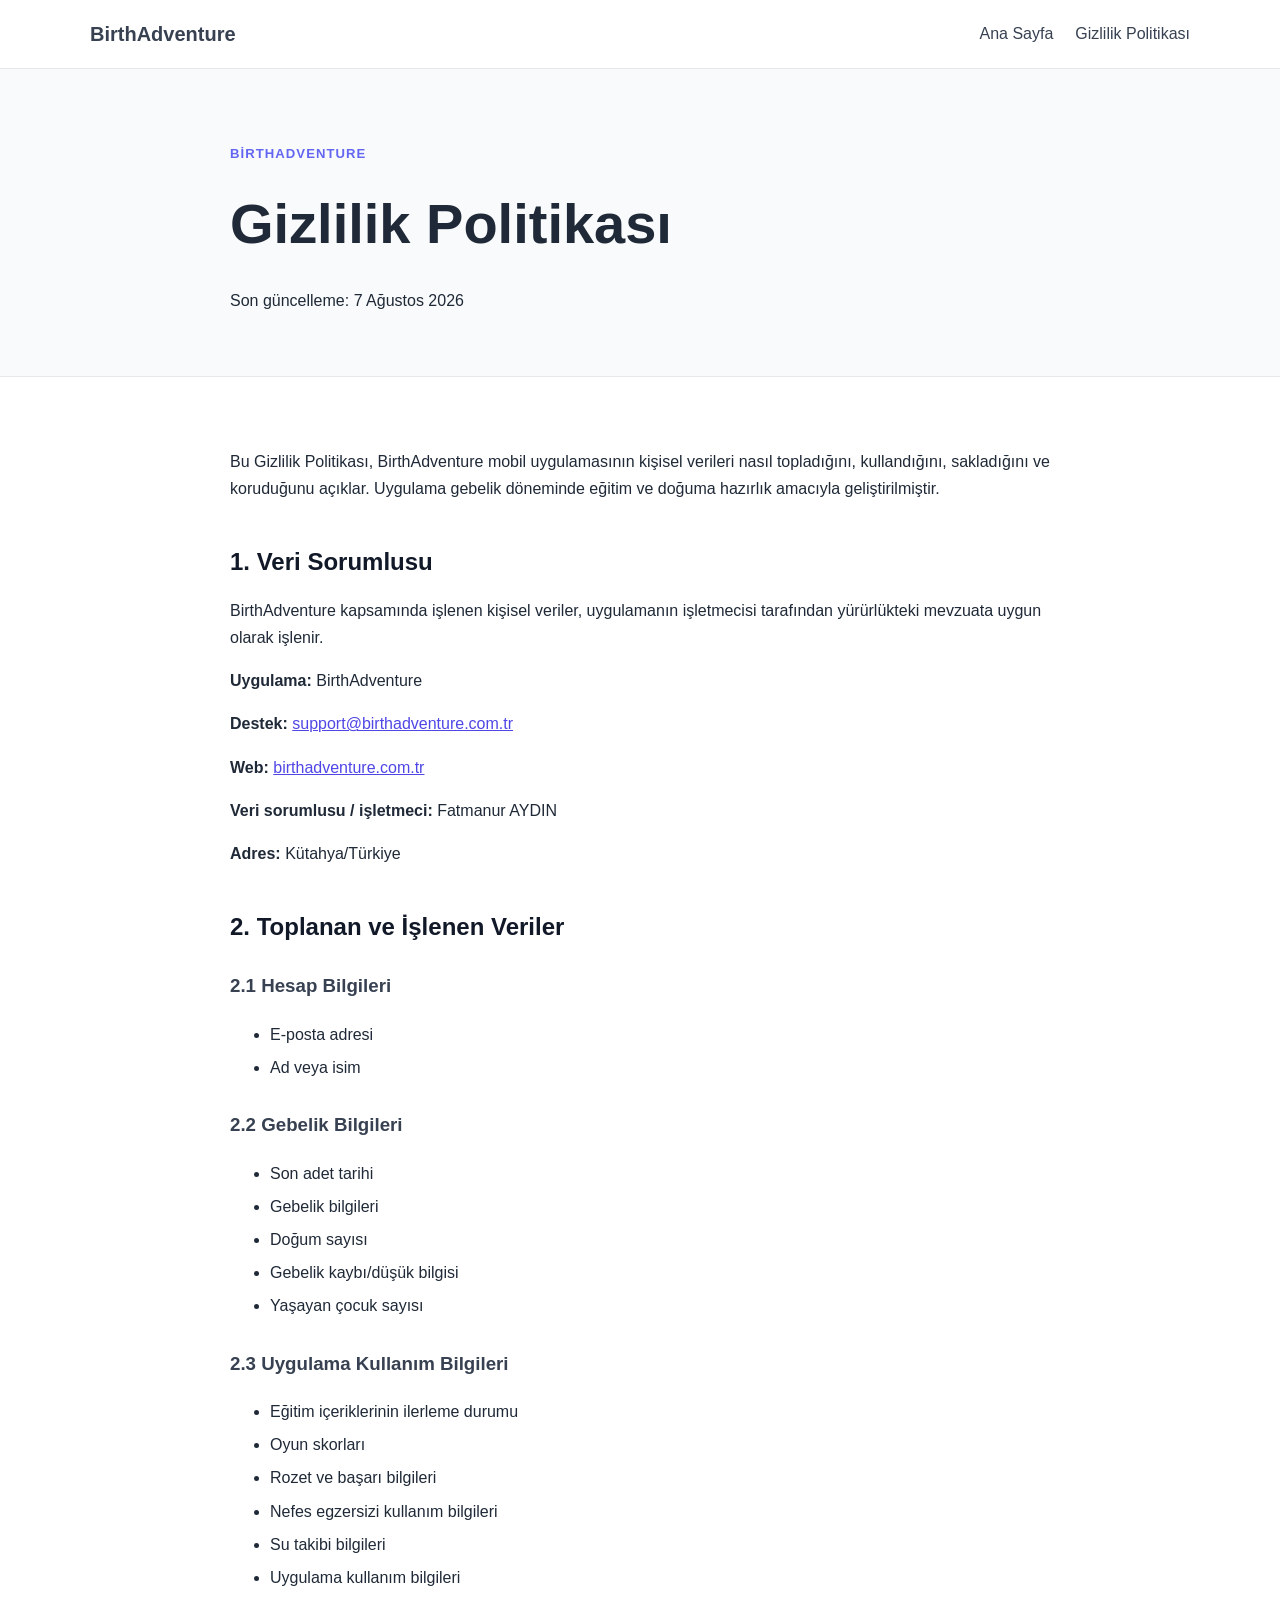
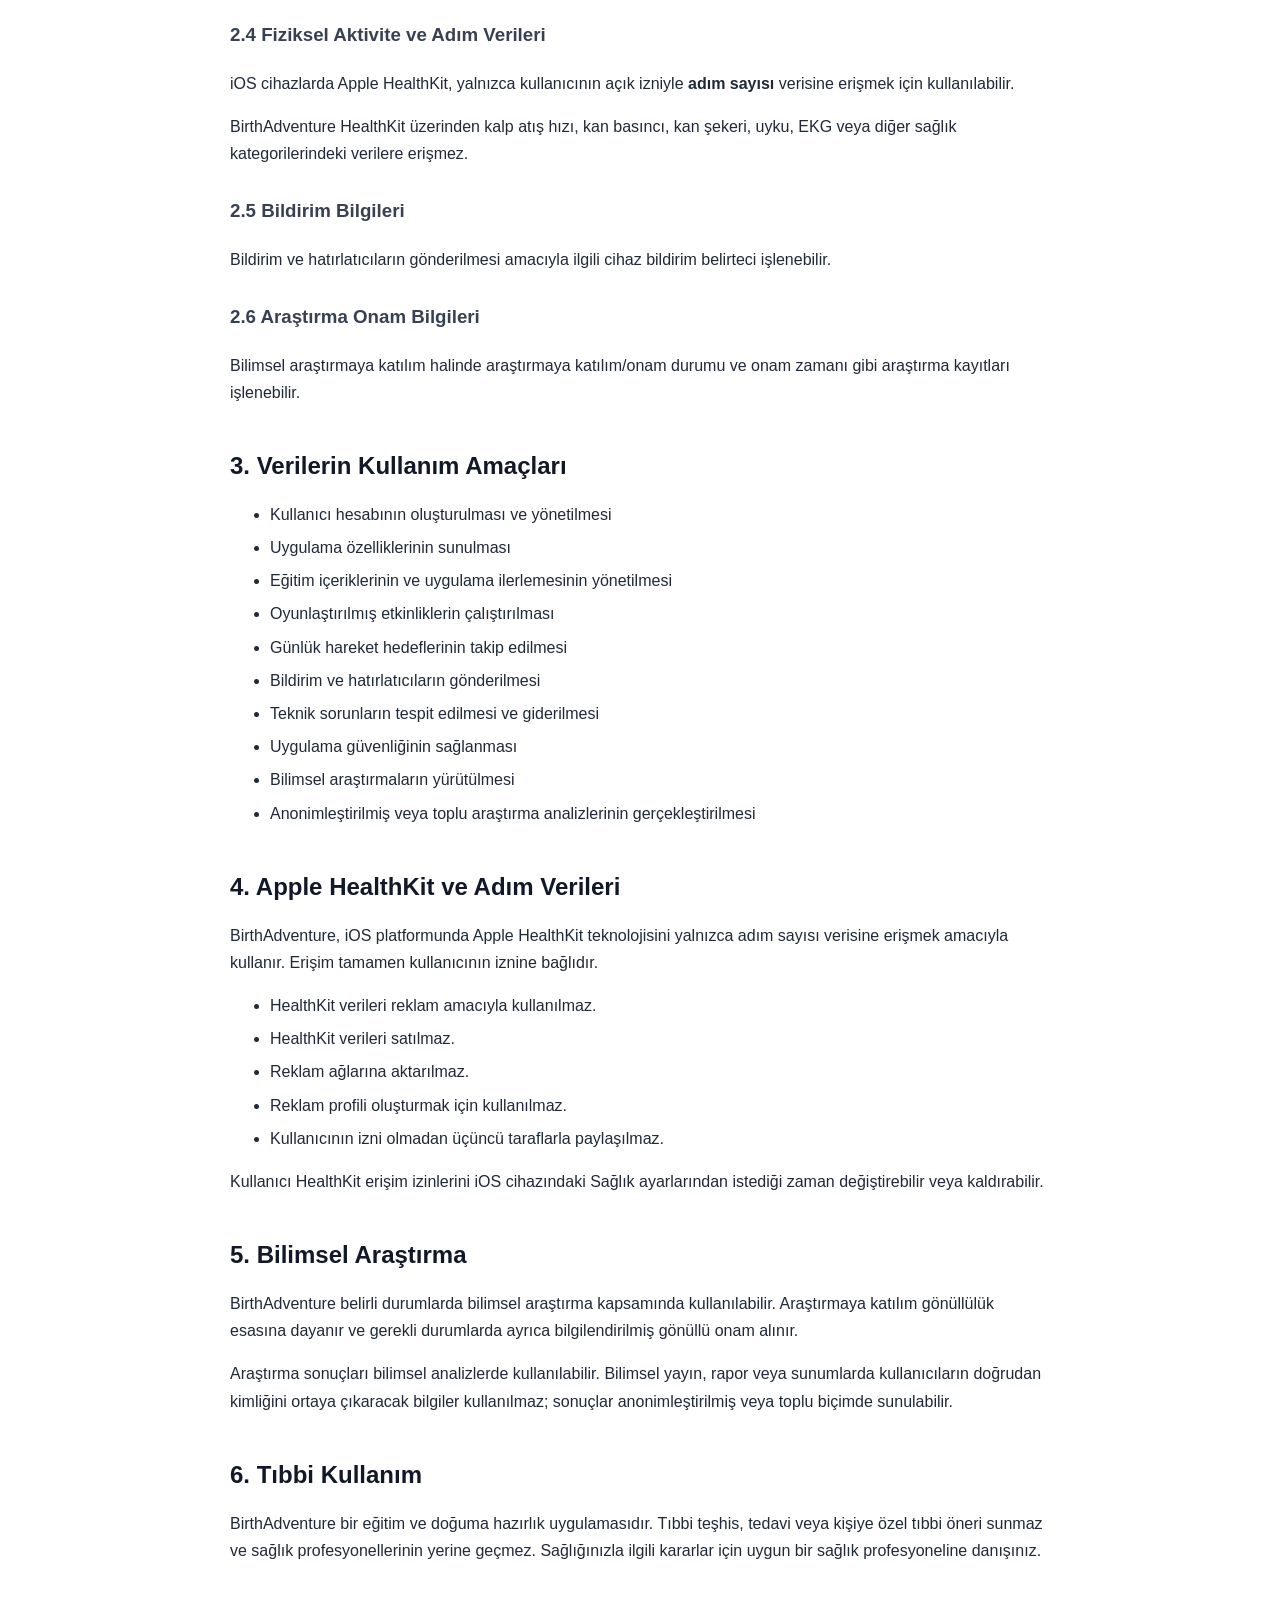
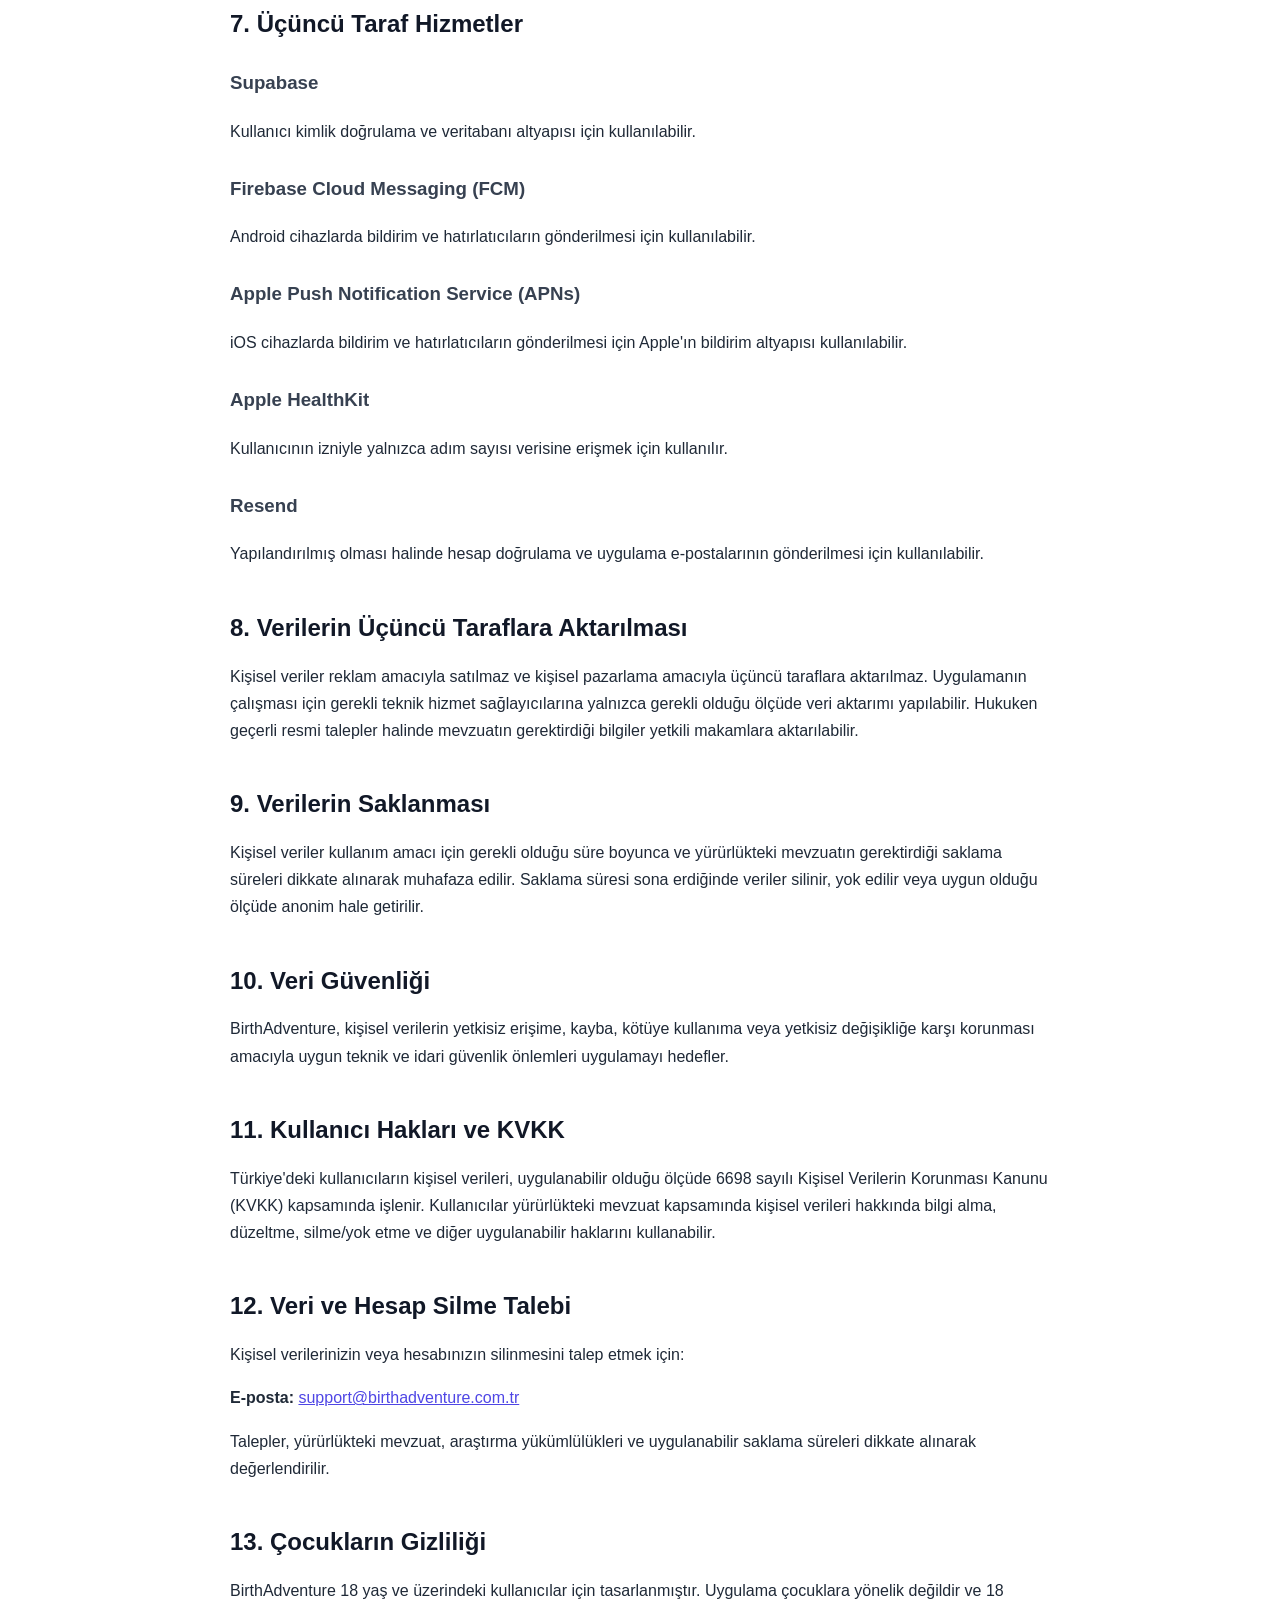
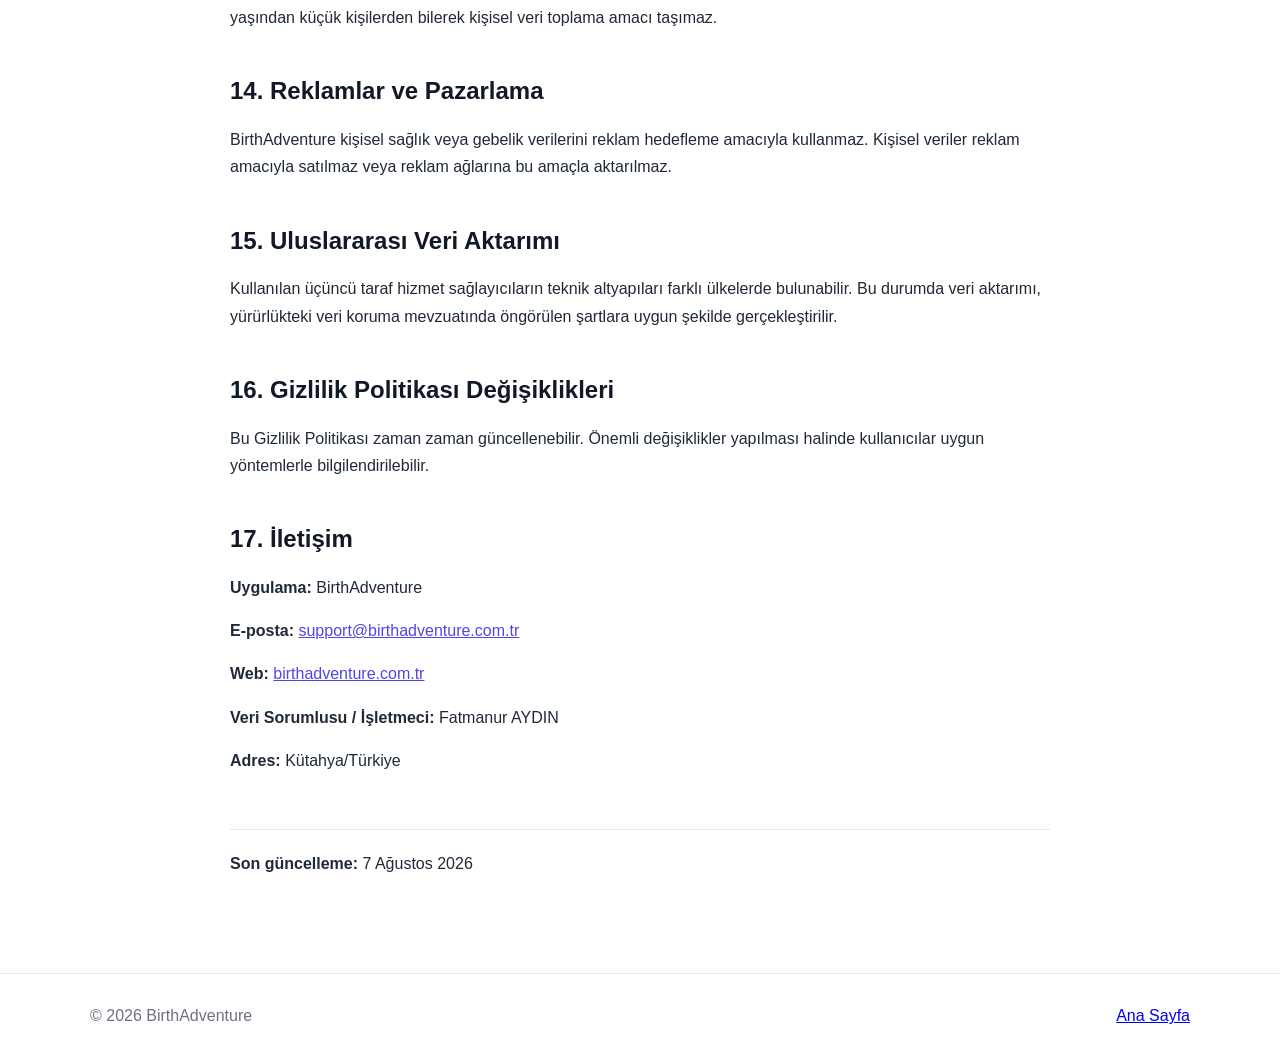
==== privacy.html @ 631ff5df "Create privacy.html" ====
<!DOCTYPE html>
<html lang="tr">
<head>
  <meta charset="UTF-8">
  <meta name="viewport" content="width=device-width, initial-scale=1.0">
  <title>Gizlilik Politikası | BirthAdventure</title>
  <meta name="description" content="BirthAdventure gizlilik politikası ve kişisel verilerin işlenmesine ilişkin bilgiler.">
  <link rel="stylesheet" href="style.css">
</head>
<body>
<header class="site-header">
  <div class="container nav">
    <a class="brand" href="index.html">BirthAdventure</a>
    <nav>
      <a href="index.html">Ana Sayfa</a>
      <a href="privacy.html">Gizlilik Politikası</a>
    </nav>
  </div>
</header>

<main>
  <section class="page-header">
    <div class="container narrow">
      <span class="eyebrow">BirthAdventure</span>
      <h1>Gizlilik Politikası</h1>
      <p>Son güncelleme: 7 Ağustos 2026</p>
    </div>
  </section>

  <article class="legal container narrow">
    <p>
      Bu Gizlilik Politikası, BirthAdventure mobil uygulamasının kişisel verileri
      nasıl topladığını, kullandığını, sakladığını ve koruduğunu açıklar.
      Uygulama gebelik döneminde eğitim ve doğuma hazırlık amacıyla geliştirilmiştir.
    </p>

    <h2>1. Veri Sorumlusu</h2>
    <p>
      BirthAdventure kapsamında işlenen kişisel veriler, uygulamanın işletmecisi
      tarafından yürürlükteki mevzuata uygun olarak işlenir.
    </p>
    <p><strong>Uygulama:</strong> BirthAdventure</p>
    <p><strong>Destek:</strong> <a href="mailto:support@birthadventure.com.tr">support@birthadventure.com.tr</a></p>
    <p><strong>Web:</strong> <a href="https://birthadventure.com.tr">birthadventure.com.tr</a></p>
    <p><strong>Veri sorumlusu / işletmeci:</strong> Fatmanur AYDIN</p>
    <p><strong>Adres:</strong> Kütahya/Türkiye</p>

    <h2>2. Toplanan ve İşlenen Veriler</h2>

    <h3>2.1 Hesap Bilgileri</h3>
    <ul>
      <li>E-posta adresi</li>
      <li>Ad veya isim</li>
    </ul>

    <h3>2.2 Gebelik Bilgileri</h3>
    <ul>
      <li>Son adet tarihi</li>
      <li>Gebelik bilgileri</li>
      <li>Doğum sayısı</li>
      <li>Gebelik kaybı/düşük bilgisi</li>
      <li>Yaşayan çocuk sayısı</li>
    </ul>

    <h3>2.3 Uygulama Kullanım Bilgileri</h3>
    <ul>
      <li>Eğitim içeriklerinin ilerleme durumu</li>
      <li>Oyun skorları</li>
      <li>Rozet ve başarı bilgileri</li>
      <li>Nefes egzersizi kullanım bilgileri</li>
      <li>Su takibi bilgileri</li>
      <li>Uygulama kullanım bilgileri</li>
    </ul>

    <h3>2.4 Fiziksel Aktivite ve Adım Verileri</h3>
    <p>
      iOS cihazlarda Apple HealthKit, yalnızca kullanıcının açık izniyle
      <strong>adım sayısı</strong> verisine erişmek için kullanılabilir.
    </p>
    <p>
      BirthAdventure HealthKit üzerinden kalp atış hızı, kan basıncı, kan şekeri,
      uyku, EKG veya diğer sağlık kategorilerindeki verilere erişmez.
    </p>

    <h3>2.5 Bildirim Bilgileri</h3>
    <p>
      Bildirim ve hatırlatıcıların gönderilmesi amacıyla ilgili cihaz bildirim
      belirteci işlenebilir.
    </p>

    <h3>2.6 Araştırma Onam Bilgileri</h3>
    <p>
      Bilimsel araştırmaya katılım halinde araştırmaya katılım/onam durumu ve
      onam zamanı gibi araştırma kayıtları işlenebilir.
    </p>

    <h2>3. Verilerin Kullanım Amaçları</h2>
    <ul>
      <li>Kullanıcı hesabının oluşturulması ve yönetilmesi</li>
      <li>Uygulama özelliklerinin sunulması</li>
      <li>Eğitim içeriklerinin ve uygulama ilerlemesinin yönetilmesi</li>
      <li>Oyunlaştırılmış etkinliklerin çalıştırılması</li>
      <li>Günlük hareket hedeflerinin takip edilmesi</li>
      <li>Bildirim ve hatırlatıcıların gönderilmesi</li>
      <li>Teknik sorunların tespit edilmesi ve giderilmesi</li>
      <li>Uygulama güvenliğinin sağlanması</li>
      <li>Bilimsel araştırmaların yürütülmesi</li>
      <li>Anonimleştirilmiş veya toplu araştırma analizlerinin gerçekleştirilmesi</li>
    </ul>

    <h2>4. Apple HealthKit ve Adım Verileri</h2>
    <p>
      BirthAdventure, iOS platformunda Apple HealthKit teknolojisini yalnızca
      adım sayısı verisine erişmek amacıyla kullanır. Erişim tamamen kullanıcının
      iznine bağlıdır.
    </p>
    <ul>
      <li>HealthKit verileri reklam amacıyla kullanılmaz.</li>
      <li>HealthKit verileri satılmaz.</li>
      <li>Reklam ağlarına aktarılmaz.</li>
      <li>Reklam profili oluşturmak için kullanılmaz.</li>
      <li>Kullanıcının izni olmadan üçüncü taraflarla paylaşılmaz.</li>
    </ul>
    <p>
      Kullanıcı HealthKit erişim izinlerini iOS cihazındaki Sağlık ayarlarından
      istediği zaman değiştirebilir veya kaldırabilir.
    </p>

    <h2>5. Bilimsel Araştırma</h2>
    <p>
      BirthAdventure belirli durumlarda bilimsel araştırma kapsamında kullanılabilir.
      Araştırmaya katılım gönüllülük esasına dayanır ve gerekli durumlarda ayrıca
      bilgilendirilmiş gönüllü onam alınır.
    </p>
    <p>
      Araştırma sonuçları bilimsel analizlerde kullanılabilir. Bilimsel yayın,
      rapor veya sunumlarda kullanıcıların doğrudan kimliğini ortaya çıkaracak
      bilgiler kullanılmaz; sonuçlar anonimleştirilmiş veya toplu biçimde sunulabilir.
    </p>

    <h2>6. Tıbbi Kullanım</h2>
    <p>
      BirthAdventure bir eğitim ve doğuma hazırlık uygulamasıdır. Tıbbi teşhis,
      tedavi veya kişiye özel tıbbi öneri sunmaz ve sağlık profesyonellerinin
      yerine geçmez. Sağlığınızla ilgili kararlar için uygun bir sağlık
      profesyoneline danışınız.
    </p>

    <h2>7. Üçüncü Taraf Hizmetler</h2>
    <h3>Supabase</h3>
    <p>Kullanıcı kimlik doğrulama ve veritabanı altyapısı için kullanılabilir.</p>
    <h3>Firebase Cloud Messaging (FCM)</h3>
    <p>Android cihazlarda bildirim ve hatırlatıcıların gönderilmesi için kullanılabilir.</p>
    <h3>Apple Push Notification Service (APNs)</h3>
    <p>iOS cihazlarda bildirim ve hatırlatıcıların gönderilmesi için Apple'ın bildirim altyapısı kullanılabilir.</p>
    <h3>Apple HealthKit</h3>
    <p>Kullanıcının izniyle yalnızca adım sayısı verisine erişmek için kullanılır.</p>
    <h3>Resend</h3>
    <p>Yapılandırılmış olması halinde hesap doğrulama ve uygulama e-postalarının gönderilmesi için kullanılabilir.</p>

    <h2>8. Verilerin Üçüncü Taraflara Aktarılması</h2>
    <p>
      Kişisel veriler reklam amacıyla satılmaz ve kişisel pazarlama amacıyla üçüncü
      taraflara aktarılmaz. Uygulamanın çalışması için gerekli teknik hizmet
      sağlayıcılarına yalnızca gerekli olduğu ölçüde veri aktarımı yapılabilir.
      Hukuken geçerli resmi talepler halinde mevzuatın gerektirdiği bilgiler yetkili
      makamlara aktarılabilir.
    </p>

    <h2>9. Verilerin Saklanması</h2>
    <p>
      Kişisel veriler kullanım amacı için gerekli olduğu süre boyunca ve yürürlükteki
      mevzuatın gerektirdiği saklama süreleri dikkate alınarak muhafaza edilir.
      Saklama süresi sona erdiğinde veriler silinir, yok edilir veya uygun olduğu
      ölçüde anonim hale getirilir.
    </p>

    <h2>10. Veri Güvenliği</h2>
    <p>
      BirthAdventure, kişisel verilerin yetkisiz erişime, kayba, kötüye kullanıma
      veya yetkisiz değişikliğe karşı korunması amacıyla uygun teknik ve idari
      güvenlik önlemleri uygulamayı hedefler.
    </p>

    <h2>11. Kullanıcı Hakları ve KVKK</h2>
    <p>
      Türkiye'deki kullanıcıların kişisel verileri, uygulanabilir olduğu ölçüde
      6698 sayılı Kişisel Verilerin Korunması Kanunu (KVKK) kapsamında işlenir.
      Kullanıcılar yürürlükteki mevzuat kapsamında kişisel verileri hakkında bilgi
      alma, düzeltme, silme/yok etme ve diğer uygulanabilir haklarını kullanabilir.
    </p>

    <h2>12. Veri ve Hesap Silme Talebi</h2>
    <p>
      Kişisel verilerinizin veya hesabınızın silinmesini talep etmek için:
    </p>
    <p><strong>E-posta:</strong> <a href="mailto:support@birthadventure.com.tr">support@birthadventure.com.tr</a></p>
    <p>
      Talepler, yürürlükteki mevzuat, araştırma yükümlülükleri ve uygulanabilir
      saklama süreleri dikkate alınarak değerlendirilir.
    </p>

    <h2>13. Çocukların Gizliliği</h2>
    <p>
      BirthAdventure 18 yaş ve üzerindeki kullanıcılar için tasarlanmıştır.
      Uygulama çocuklara yönelik değildir ve 18 yaşından küçük kişilerden bilerek
      kişisel veri toplama amacı taşımaz.
    </p>

    <h2>14. Reklamlar ve Pazarlama</h2>
    <p>
      BirthAdventure kişisel sağlık veya gebelik verilerini reklam hedefleme amacıyla
      kullanmaz. Kişisel veriler reklam amacıyla satılmaz veya reklam ağlarına bu
      amaçla aktarılmaz.
    </p>

    <h2>15. Uluslararası Veri Aktarımı</h2>
    <p>
      Kullanılan üçüncü taraf hizmet sağlayıcıların teknik altyapıları farklı
      ülkelerde bulunabilir. Bu durumda veri aktarımı, yürürlükteki veri koruma
      mevzuatında öngörülen şartlara uygun şekilde gerçekleştirilir.
    </p>

    <h2>16. Gizlilik Politikası Değişiklikleri</h2>
    <p>
      Bu Gizlilik Politikası zaman zaman güncellenebilir. Önemli değişiklikler
      yapılması halinde kullanıcılar uygun yöntemlerle bilgilendirilebilir.
    </p>

    <h2>17. İletişim</h2>
    <p><strong>Uygulama:</strong> BirthAdventure</p>
    <p><strong>E-posta:</strong> <a href="mailto:support@birthadventure.com.tr">support@birthadventure.com.tr</a></p>
    <p><strong>Web:</strong> <a href="https://birthadventure.com.tr">birthadventure.com.tr</a></p>
    <p><strong>Veri Sorumlusu / İşletmeci:</strong> Fatmanur AYDIN</p>
    <p><strong>Adres:</strong> Kütahya/Türkiye</p>

    <p class="updated"><strong>Son güncelleme:</strong> 7 Ağustos 2026</p>
  </article>
</main>

<footer class="footer">
  <div class="container footer-inner">
    <span>© 2026 BirthAdventure</span>
    <a href="index.html">Ana Sayfa</a>
  </div>
</footer>
</body>
</html>
---- style.css ----
*{box-sizing:border-box}html{scroll-behavior:smooth}body{margin:0;font-family:-apple-system,BlinkMacSystemFont,"Segoe UI",Roboto,Arial,sans-serif;color:#1f2937;background:#fff;line-height:1.7}.container{width:min(1100px,92%);margin:auto}.narrow{max-width:820px}.site-header{position:sticky;top:0;background:rgba(255,255,255,.96);border-bottom:1px solid #e5e7eb;z-index:10}.nav{min-height:68px;display:flex;align-items:center;justify-content:space-between;gap:24px}.brand{font-size:1.25rem;font-weight:800;color:#111827;text-decoration:none}.nav nav{display:flex;gap:22px}.nav a{color:#374151;text-decoration:none}.nav a:hover{color:#111827}.hero{padding:110px 0 95px;background:linear-gradient(135deg,#f5f3ff,#eff6ff)}.eyebrow{font-size:.82rem;font-weight:700;letter-spacing:.08em;text-transform:uppercase;color:#6366f1}.hero h1{font-size:clamp(2.8rem,7vw,5rem);line-height:1.05;margin:14px 0}.lead{font-size:1.2rem;max-width:760px;color:#4b5563}.actions{margin-top:30px}.button{display:inline-block;background:#111827;color:#fff;text-decoration:none;padding:12px 20px;border-radius:10px;font-weight:700}.section{padding:75px 0}.section h2,.legal h2{color:#111827;line-height:1.25}.cards{display:grid;grid-template-columns:repeat(3,1fr);gap:18px;margin-top:30px}.card{padding:25px;border:1px solid #e5e7eb;border-radius:16px;background:#fff;box-shadow:0 6px 22px rgba(17,24,39,.05)}.card h3{margin-top:0;color:#111827}.muted{background:#f9fafb}.notice{padding:28px;border-left:4px solid #6366f1;background:#f5f3ff;border-radius:10px}.page-header{padding:70px 0 45px;background:#f9fafb;border-bottom:1px solid #e5e7eb}.page-header h1{font-size:clamp(2.2rem,5vw,3.5rem);margin:10px 0}.legal{padding:55px 0 80px}.legal h2{margin-top:45px}.legal h3{margin-top:28px;color:#374151}.legal li{margin:6px 0}.legal a,.section a{color:#4f46e5}.updated{margin-top:55px;padding-top:20px;border-top:1px solid #e5e7eb}.footer{border-top:1px solid #e5e7eb;padding:28px 0;color:#6b7280}.footer-inner{display:flex;justify-content:space-between;align-items:center}@media(max-width:768px){.nav{min-height:auto;flex-direction:column;align-items:flex-start;gap:16px}.nav nav{flex-direction:column;gap:12px}.cards{grid-template-columns:1fr}.hero{padding:70px 0 60px}.section{padding:50px 0}.page-header{padding:50px 0 30px}}
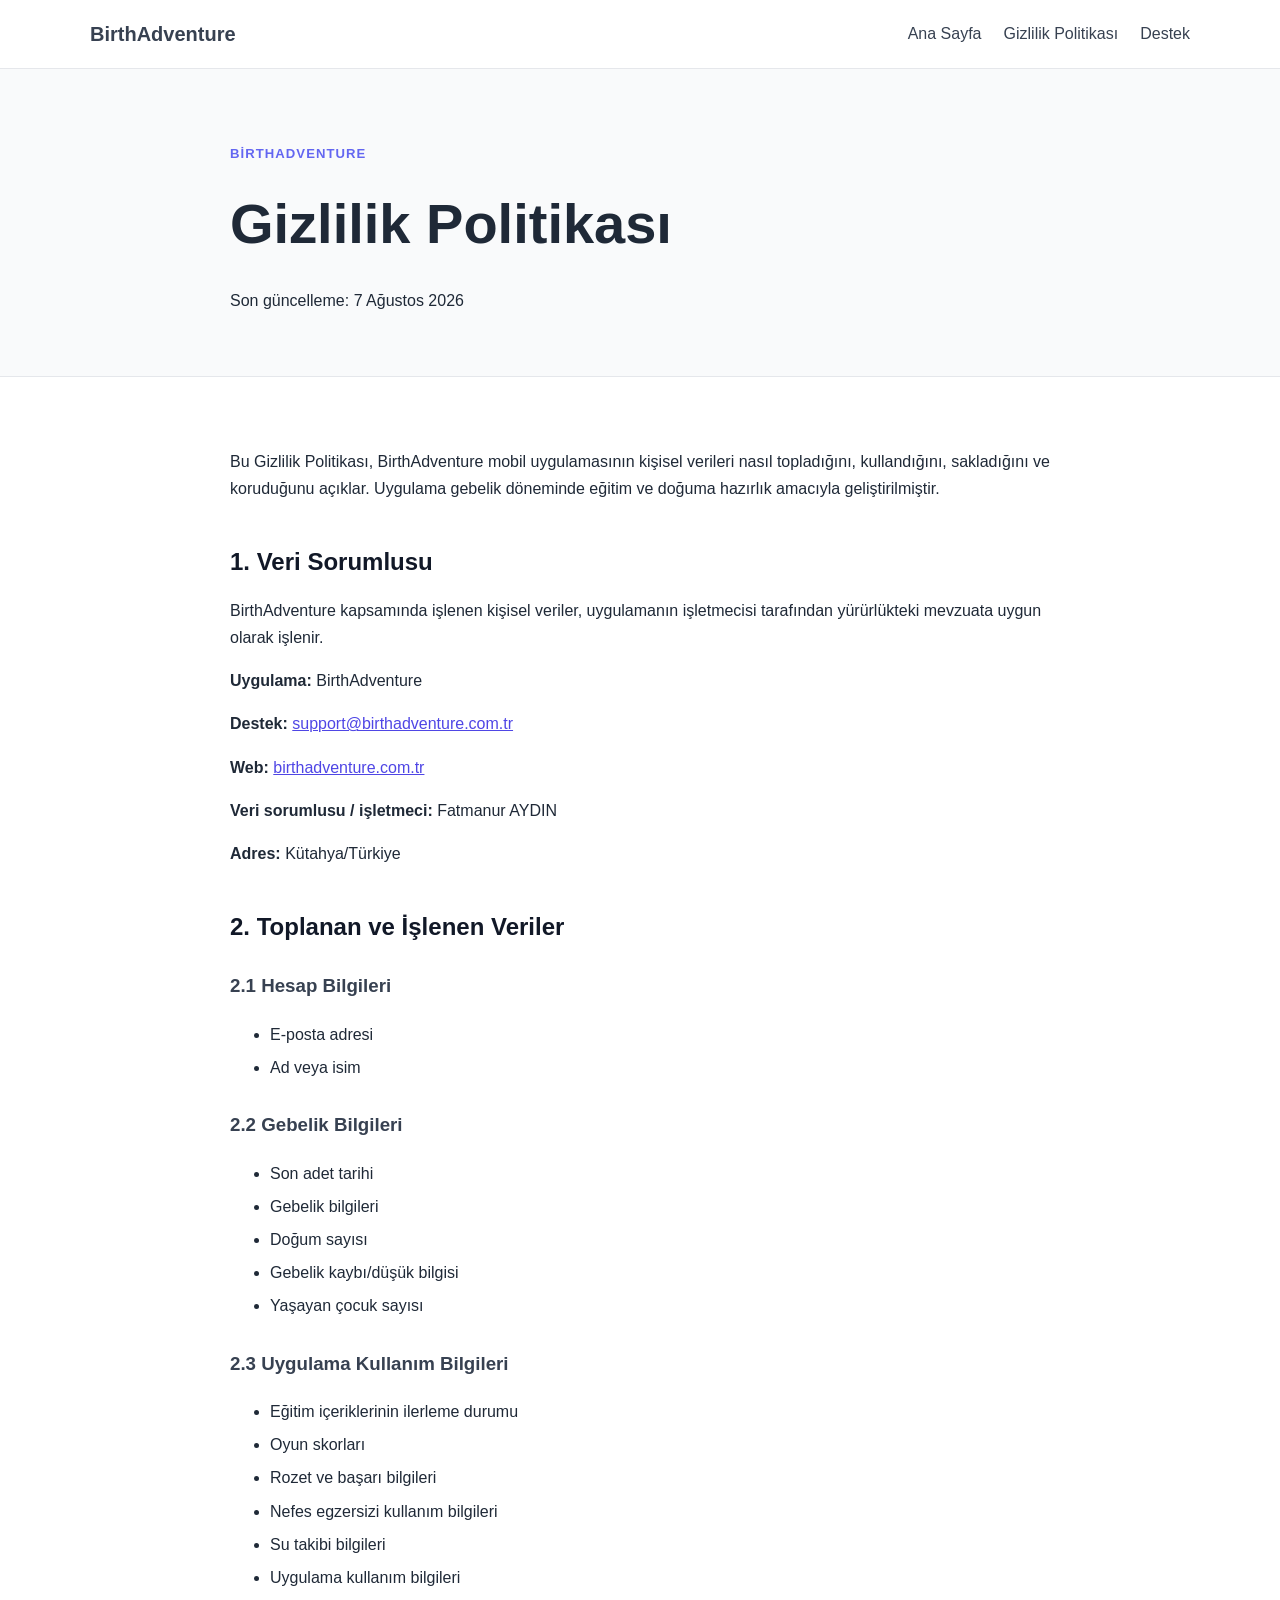
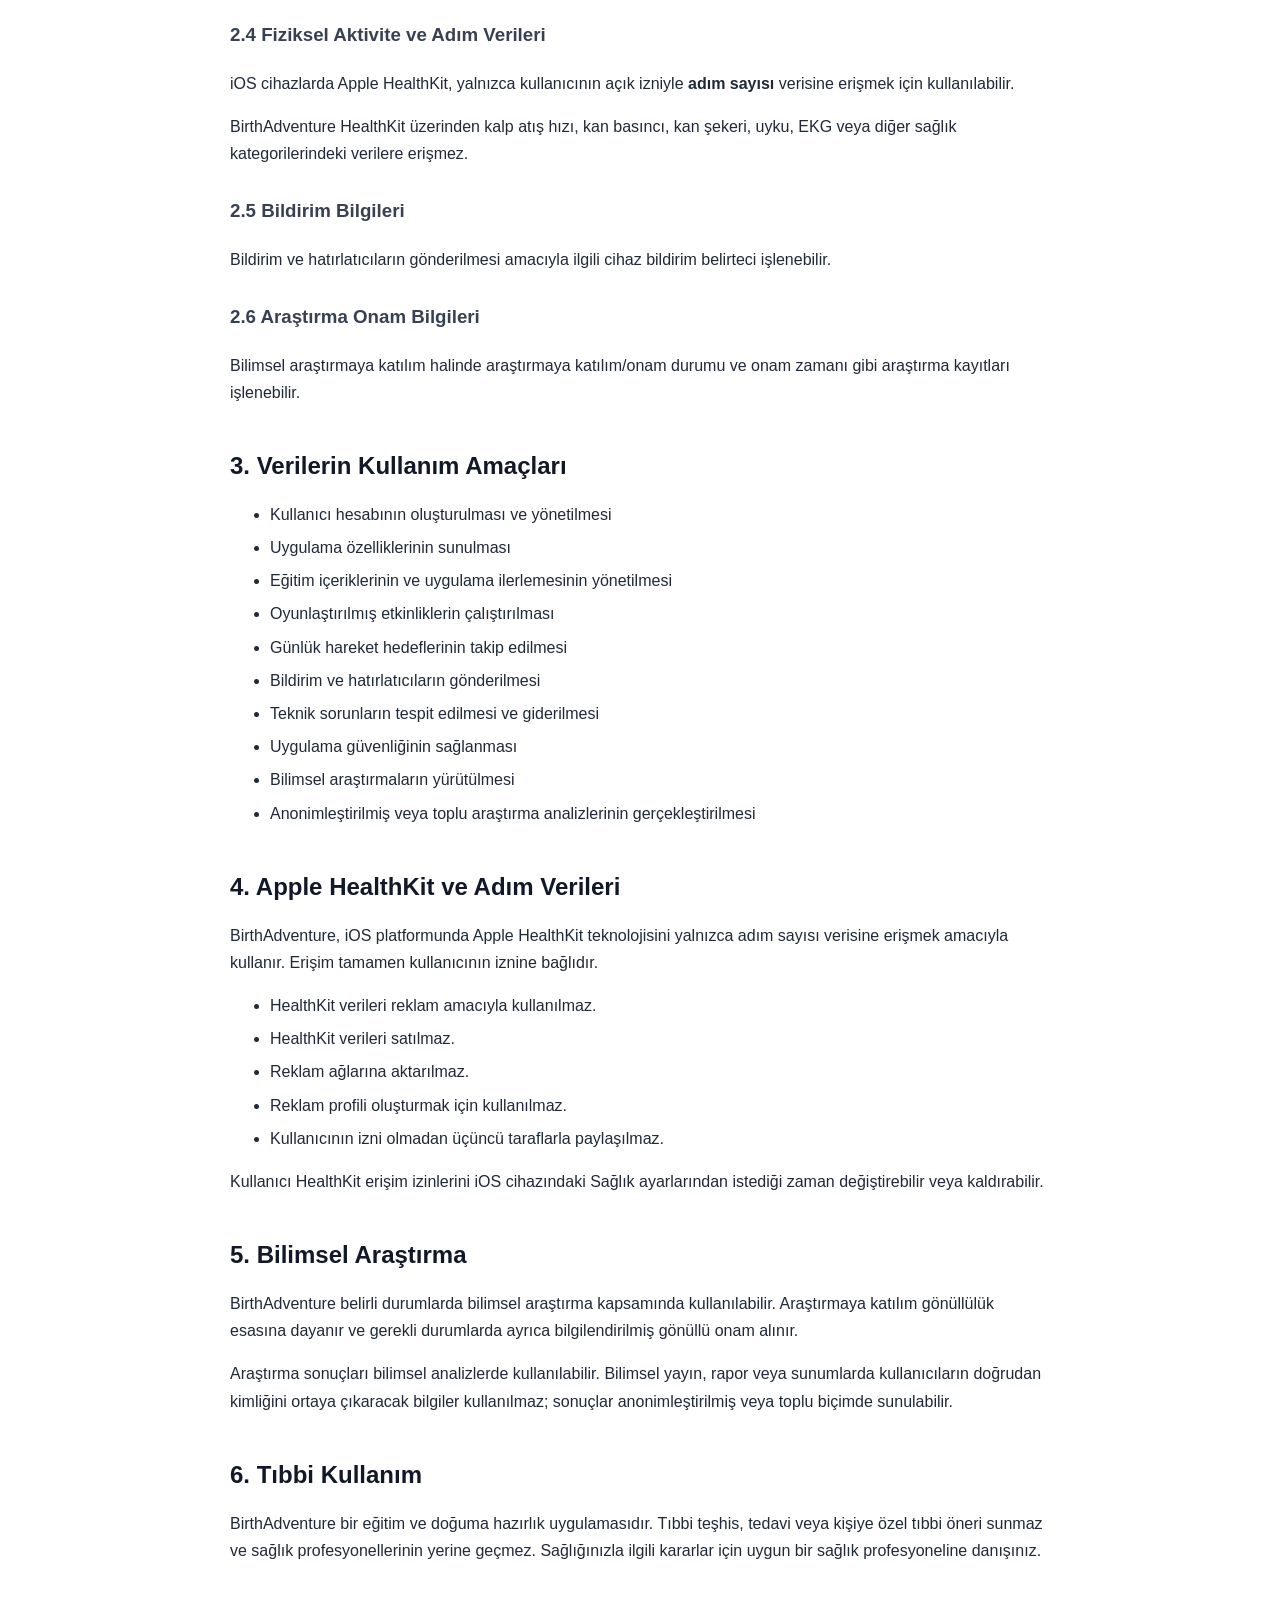
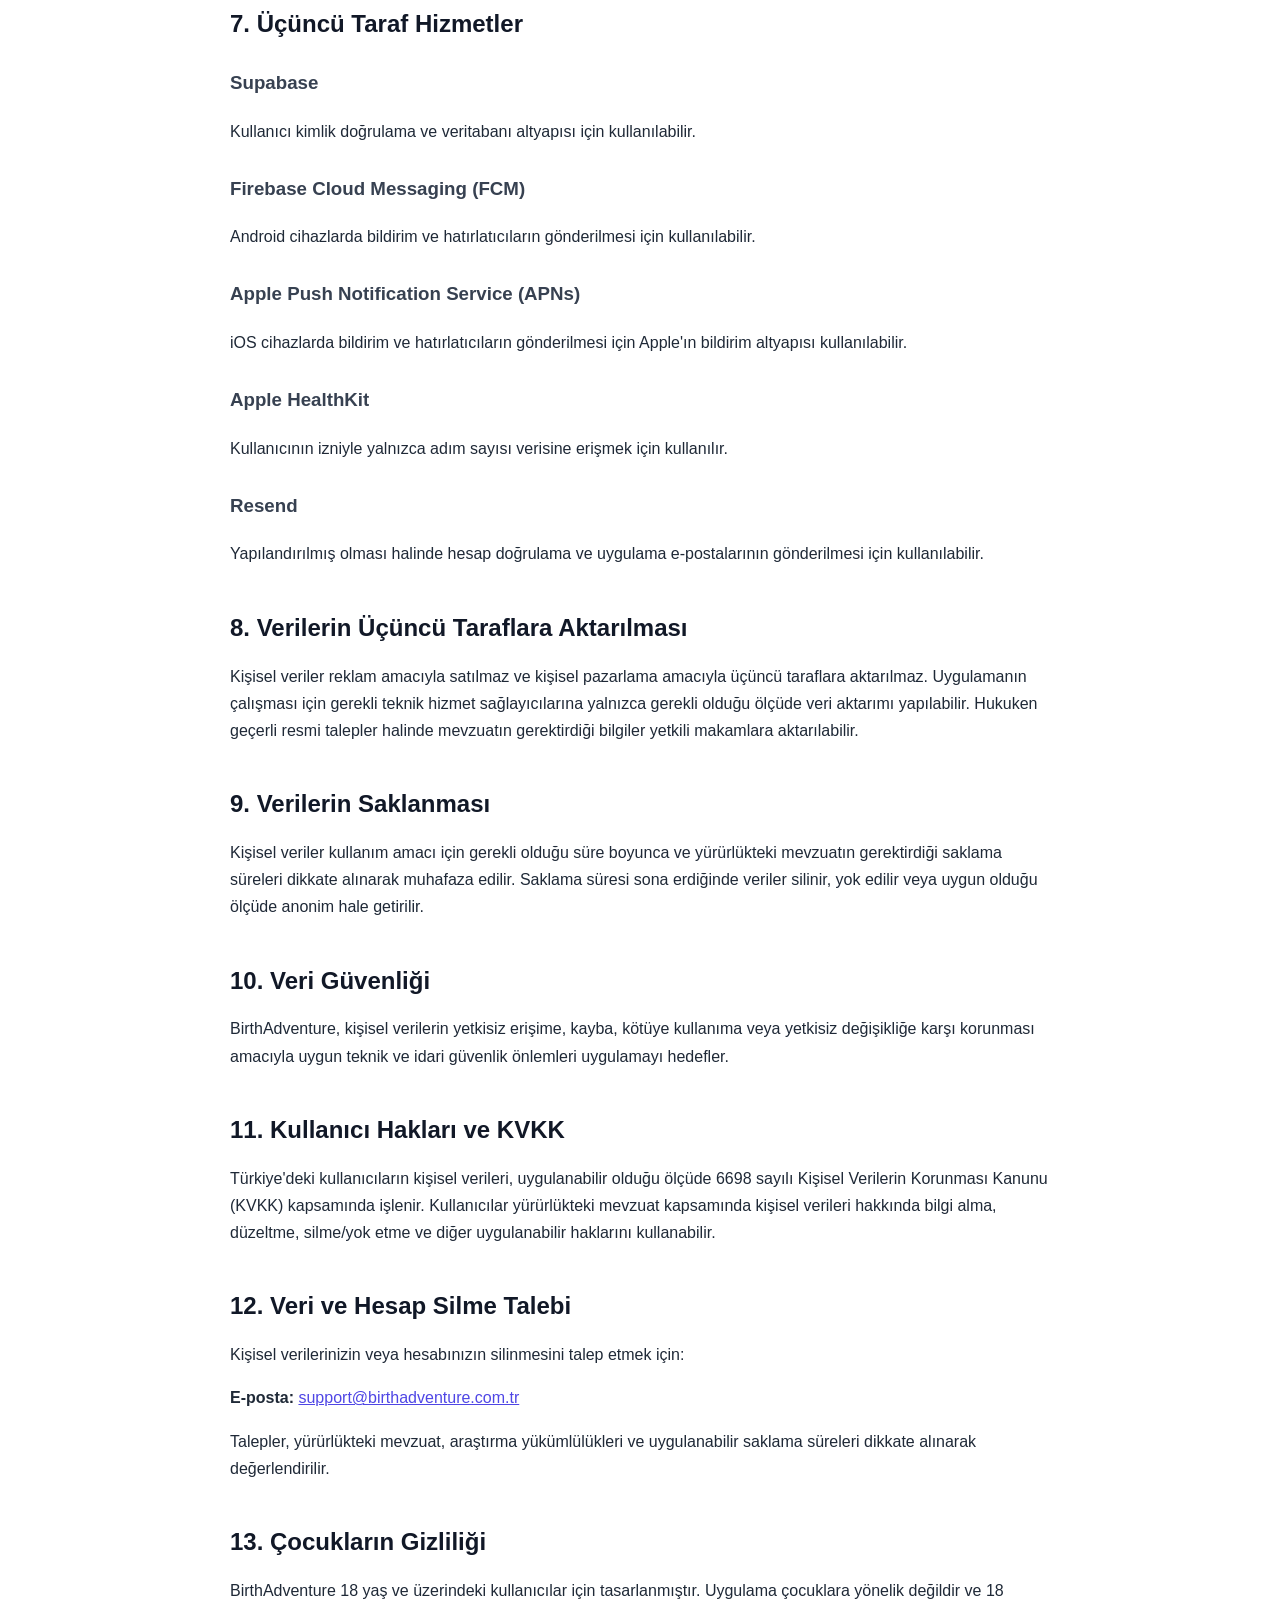
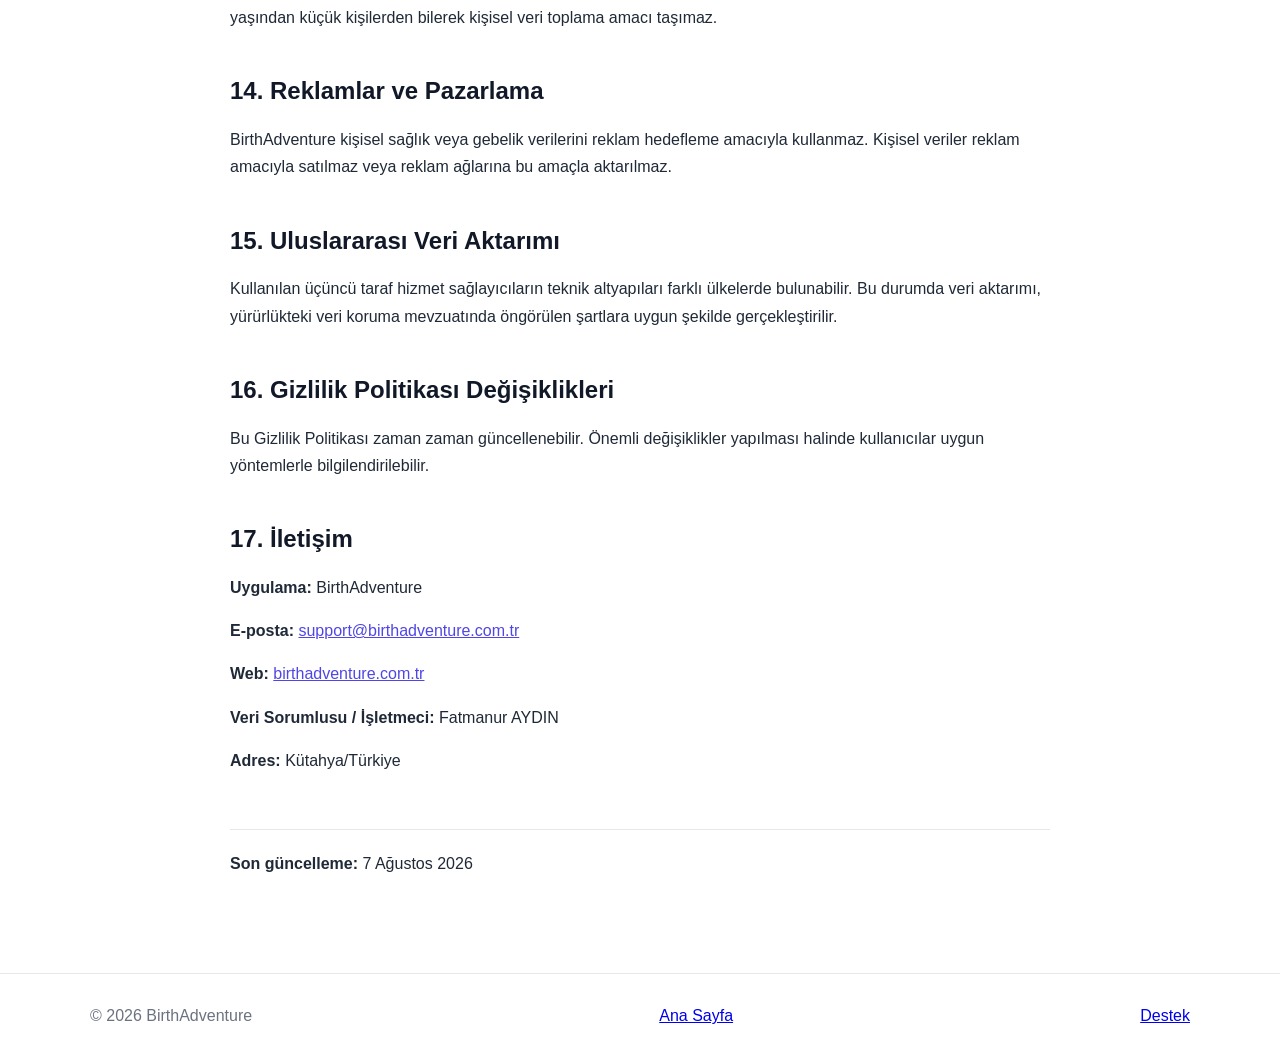
==== commit 364b29d7: "Add support link to privacy page and footer" ====
--- a/privacy.html
+++ b/privacy.html
@@ -14,6 +14,7 @@
     <nav>
       <a href="index.html">Ana Sayfa</a>
       <a href="privacy.html">Gizlilik Politikası</a>
+      <a href="support.html">Destek</a>
     </nav>
   </div>
 </header>
@@ -242,6 +243,7 @@
   <div class="container footer-inner">
     <span>© 2026 BirthAdventure</span>
     <a href="index.html">Ana Sayfa</a>
+    <a href="support.html">Destek</a>
   </div>
 </footer>
 </body>
